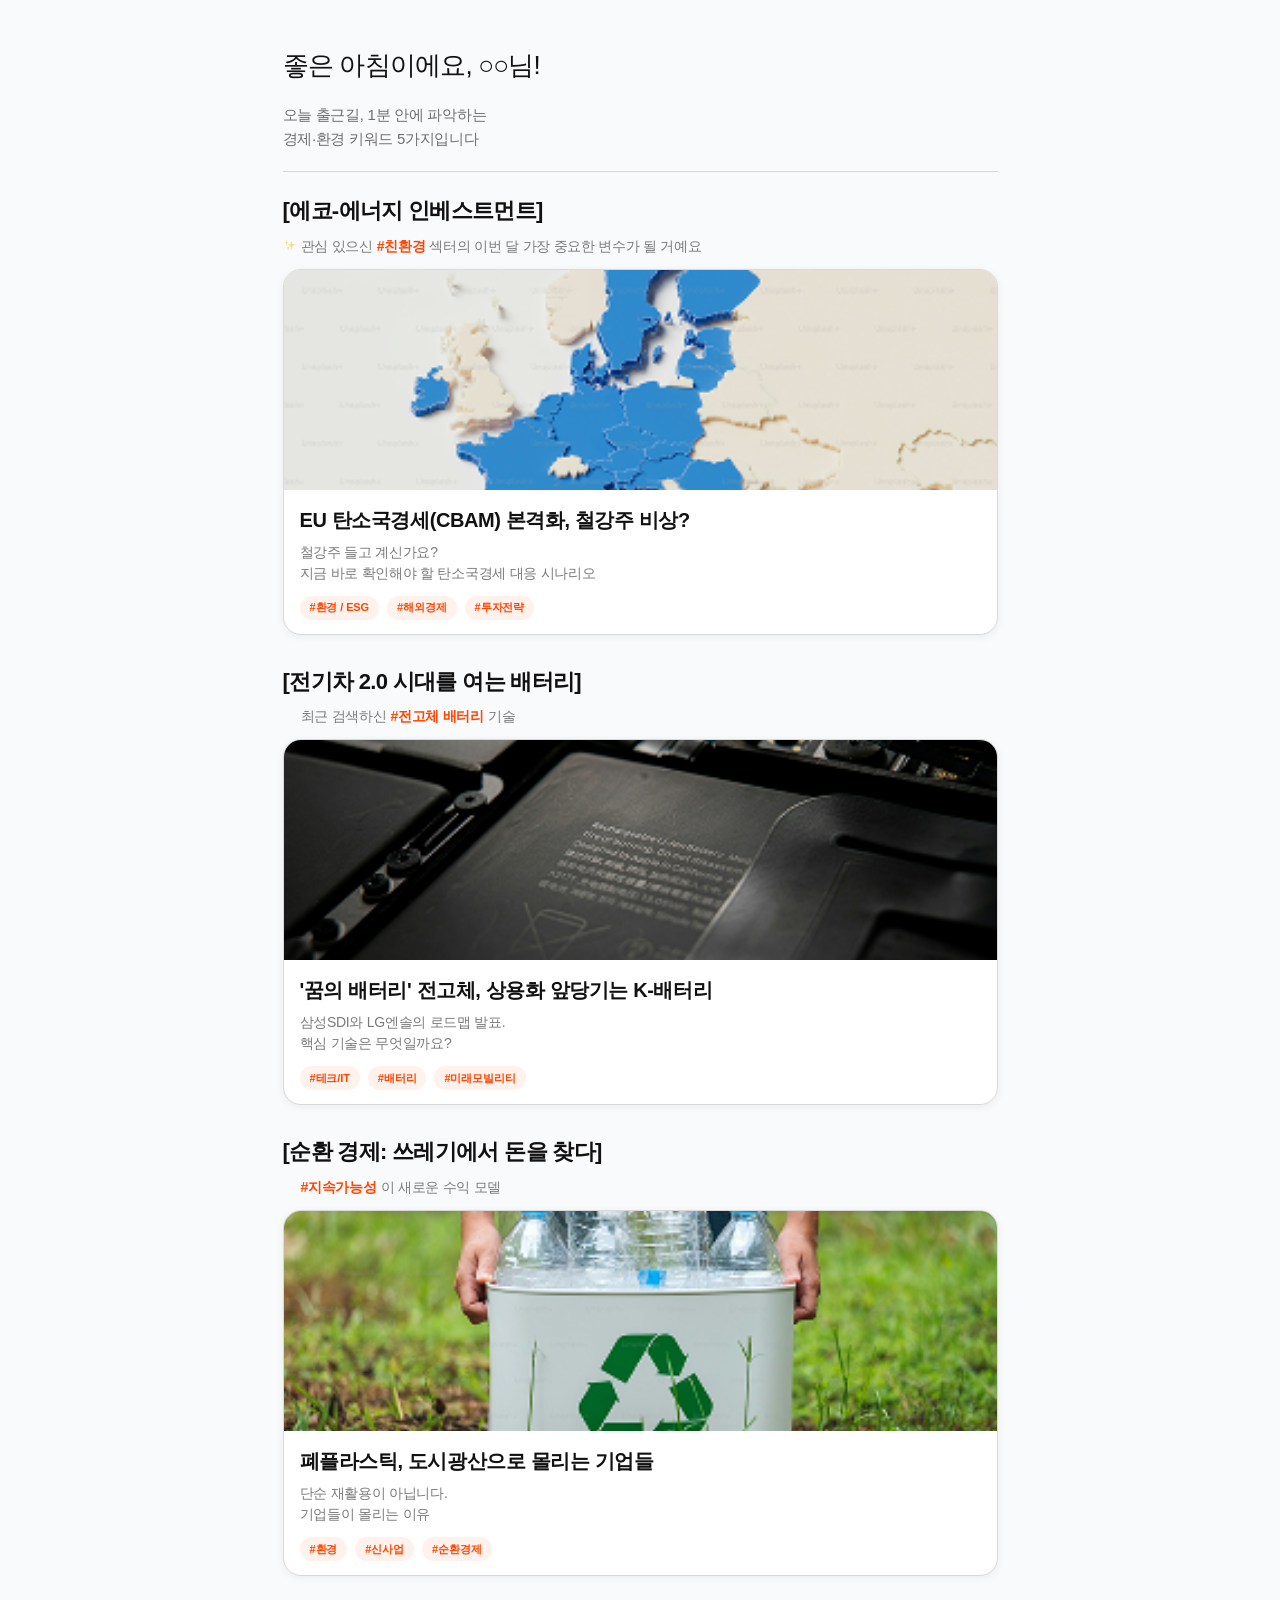
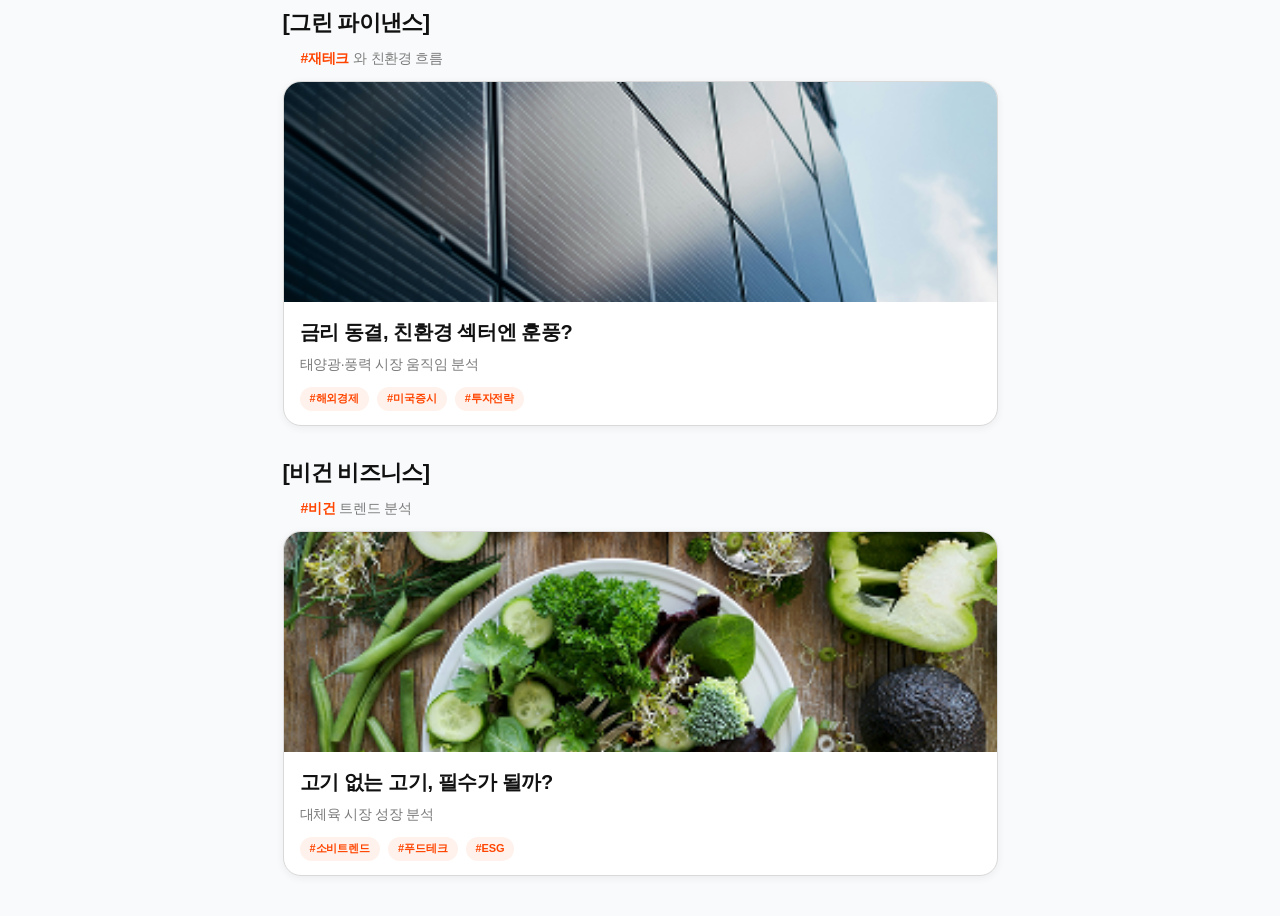
==== home.html @ 920cdedc "docs: home화면" ====
<!doctype html>
<html lang="ko">
  <head>
    <meta charset="UTF-8" />
    <meta name="viewport" content="width=device-width, initial-scale=1.0" />
    <title>홈 | AI 뉴스 서비스 앱</title>
    <link rel="stylesheet" href="assets/css/common.css" />
    <link rel="stylesheet" href="assets/css/home.css" />
  </head>
  <body>
    <div class="layout">
      <div class="container">
        <main class="home-page">
          <section class="home-intro">
            <h1 class="home-title">좋은 아침이에요, ○○님!</h1>
            <p class="home-desc">
              오늘 출근길, 1분 안에 파악하는<br />
              경제·환경 키워드 5가지입니다
            </p>
          </section>

          <section class="news-list">
            <!-- 1 -->
            <article class="news-item">
              <h2 class="news-section-title">[에코-에너지 인베스트먼트]</h2>
              <p class="news-summary">
                <img
                  src="assets/icons/star(sm-m).png"
                  alt=""
                  class="star-icon"
                />
                관심 있으신 <span class="highlight">#친환경</span> 섹터의 이번
                달 가장 중요한 변수가 될 거예요
              </p>

              <a href="detail-1.html" class="news-card">
                <img src="assets/image/card1(sm).png" class="news-image" />
                <div class="news-card-body">
                  <h3 class="news-card-title">
                    EU 탄소국경세(CBAM) 본격화, 철강주 비상?
                  </h3>
                  <p class="news-card-desc">
                    철강주 들고 계신가요?<br />
                    지금 바로 확인해야 할 탄소국경세 대응 시나리오
                  </p>
                  <div class="tag-list">
                    <span class="tag">#환경 / ESG</span>
                    <span class="tag">#해외경제</span>
                    <span class="tag">#투자전략</span>
                  </div>
                </div>
              </a>
            </article>

            <!-- 2 -->
            <article class="news-item">
              <h2 class="news-section-title">
                [전기차 2.0 시대를 여는 배터리]
              </h2>
              <p class="news-summary">
                <img src="assets/image/star(sm-m).png" class="star-icon" />
                최근 검색하신 <span class="highlight">#전고체 배터리</span> 기술
              </p>

              <a href="detail-2.html" class="news-card">
                <img src="assets/image/card2(sm).png" class="news-image" />
                <div class="news-card-body">
                  <h3 class="news-card-title">
                    '꿈의 배터리' 전고체, 상용화 앞당기는 K-배터리
                  </h3>
                  <p class="news-card-desc">
                    삼성SDI와 LG엔솔의 로드맵 발표.<br />
                    핵심 기술은 무엇일까요?
                  </p>
                  <div class="tag-list">
                    <span class="tag">#테크/IT</span>
                    <span class="tag">#배터리</span>
                    <span class="tag">#미래모빌리티</span>
                  </div>
                </div>
              </a>
            </article>

            <!-- 3 -->
            <article class="news-item">
              <h2 class="news-section-title">
                [순환 경제: 쓰레기에서 돈을 찾다]
              </h2>
              <p class="news-summary">
                <img src="assets/image/star(sm-m).png" class="star-icon" />
                <span class="highlight">#지속가능성</span>이 새로운 수익 모델
              </p>

              <a href="detail-3.html" class="news-card">
                <img src="assets/image/card3(sm).png" class="news-image" />
                <div class="news-card-body">
                  <h3 class="news-card-title">
                    폐플라스틱, 도시광산으로 몰리는 기업들
                  </h3>
                  <p class="news-card-desc">
                    단순 재활용이 아닙니다.<br />
                    기업들이 몰리는 이유
                  </p>
                  <div class="tag-list">
                    <span class="tag">#환경</span>
                    <span class="tag">#신사업</span>
                    <span class="tag">#순환경제</span>
                  </div>
                </div>
              </a>
            </article>

            <!-- 4 -->
            <article class="news-item">
              <h2 class="news-section-title">[그린 파이낸스]</h2>
              <p class="news-summary">
                <img src="assets/image/star(sm-m).png" class="star-icon" />
                <span class="highlight">#재테크</span>와 친환경 흐름
              </p>

              <a href="detail-4.html" class="news-card">
                <img src="assets/image/card4(sm).png" class="news-image" />
                <div class="news-card-body">
                  <h3 class="news-card-title">
                    금리 동결, 친환경 섹터엔 훈풍?
                  </h3>
                  <p class="news-card-desc">태양광·풍력 시장 움직임 분석</p>
                  <div class="tag-list">
                    <span class="tag">#해외경제</span>
                    <span class="tag">#미국증시</span>
                    <span class="tag">#투자전략</span>
                  </div>
                </div>
              </a>
            </article>

            <!-- 5 -->
            <article class="news-item">
              <h2 class="news-section-title">[비건 비즈니스]</h2>
              <p class="news-summary">
                <img src="assets/image/star(sm-m).png" class="star-icon" />
                <span class="highlight">#비건</span> 트렌드 분석
              </p>

              <a href="detail-5.html" class="news-card">
                <img src="assets/image/card5(sm).png" class="news-image" />
                <div class="news-card-body">
                  <h3 class="news-card-title">고기 없는 고기, 필수가 될까?</h3>
                  <p class="news-card-desc">대체육 시장 성장 분석</p>
                  <div class="tag-list">
                    <span class="tag">#소비트렌드</span>
                    <span class="tag">#푸드테크</span>
                    <span class="tag">#ESG</span>
                  </div>
                </div>
              </a>
            </article>
          </section>
        </main>
      </div>
    </div>
  </body>
</html>
---- assets/css/common.css ----
@import url("https://cdn.jsdelivr.net/gh/orioncactus/pretendard@v1.3.9/dist/web/static/pretendard.min.css");

:root {
  --color-bg: #f9fafb;
  --color-white: #ffffff;
  --color-black: #111111;
  --color-gray-400: #b3b3b3;
  --color-gray-500: #7f7e7e;
  --color-gray-700: #454545;
  --color-line: #b8b8b8;
  --color-primary: #ff4500;

  --radius-sm: 5px;
  --radius-md: 10px;
  --radius-lg: 20px;

  --font-3xs: 11px;
  --font-2xs: 12px;
  --font-xs: 13px;
  --font-sm: 14px;
  --font-md: 15px;
  --font-lg: 16px;
  --font-xl: 18px;
  --font-2xl: 20px;
  --font-3xl: 24px;
  --font-4xl: 28px;
}

* {
  margin: 0;
  padding: 0;
  box-sizing: border-box;
}

html,
body {
  width: 100%;
  min-width: 320px;
}

body {
  font-family: "Pretendard", sans-serif;
  background: var(--color-bg);
  color: var(--color-black);
}

img {
  display: block;
  width: 100%;
}

a {
  text-decoration: none;
  color: inherit;
}

button,
input {
  font: inherit;
}

.page {
  width: 100%;
  max-width: 767px;
  min-width: 320px;
  min-height: 100vh;
  margin: 0 auto;
  background: var(--color-bg);
}

.inner {
  padding-left: 24px;
  padding-right: 24px;
}

.btn {
  display: flex;
  align-items: center;
  justify-content: center;
  width: 100%;
  height: 43px;
  border: none;
  border-radius: var(--radius-md);
  font-size: var(--font-xs);
  font-weight: 600;
  cursor: pointer;
}

.btn-primary {
  background: var(--color-primary);
  color: var(--color-white);
}

.btn-outline {
  background: transparent;
  color: var(--color-primary);
  border: 1px solid var(--color-primary);
}

@media (max-width: 374px) {
  .inner {
    padding-left: 20px;
    padding-right: 20px;
  }

  :root {
    --font-title: 24px;
    --font-body: 15px;
    --font-button: 15px;
  }

  .btn {
    height: 52px;
  }
}
---- assets/css/home.css ----
.layout {
  width: 100%;
  min-height: 100vh;
  background: var(--color-bg);
}

.container {
  width: 100%;
  max-width: 375px;
  margin: 0 auto;
  padding: 0 20px;
}

.home-page {
  min-height: 100vh;
  padding: 40px 0 36px;
}

.home-intro {
  padding-bottom: 20px;
  border-bottom: 1px solid #d7d7d7;
}

.home-title {
  font-size: 24px;
  font-weight: 500;
  line-height: 1.35;
  color: var(--color-black);
  letter-spacing: -0.03em;
}

.home-desc {
  margin-top: 18px;
  font-size: 17px;
  font-weight: 500;
  line-height: 1.6;
  color: #6f6f6f;
  letter-spacing: -0.02em;
}

.news-list {
  display: flex;
  flex-direction: column;
  gap: 26px;
  padding-top: 20px;
}

.news-item {
  display: flex;
  flex-direction: column;
}

.news-section-title {
  font-size: 20px;
  font-weight: 700;
  line-height: 1.35;
  color: var(--color-black);
  letter-spacing: -0.03em;
}

.news-summary {
  display: flex;
  align-items: flex-start;
  gap: 4px;
  margin-top: 8px;
  font-size: 14px;
  font-weight: 400;
  line-height: 1.5;
  color: #7a7a7a;
  letter-spacing: -0.02em;
}

.star-icon {
  width: 12px;
  height: 12px;
  margin-top: 2px;
  flex-shrink: 0;
}

.highlight {
  color: var(--color-primary);
  font-weight: 700;
}

.news-card {
  margin-top: 10px;
  overflow: hidden;
  border: 1px solid #d9d9d9;
  border-radius: 14px;
  background: var(--color-white);
  box-shadow: 0 2px 8px rgba(0, 0, 0, 0.06);
}

.news-image {
  width: 100%;
  height: 168px;
  object-fit: cover;
}

.news-card-body {
  padding: 14px 12px 12px;
}

.news-card-title {
  font-size: 14px;
  font-weight: 700;
  line-height: 1.4;
  color: var(--color-black);
  letter-spacing: -0.02em;
}

.news-card-desc {
  margin-top: 6px;
  font-size: 12px;
  font-weight: 500;
  line-height: 1.5;
  color: #7a7a7a;
  letter-spacing: -0.02em;
}

.tag-list {
  display: flex;
  flex-wrap: wrap;
  gap: 6px;
  margin-top: 10px;
}

.tag {
  display: inline-flex;
  align-items: center;
  justify-content: center;
  height: 21px;
  padding: 0 8px;
  border-radius: 999px;
  background: #fff1eb;
  font-size: 10px;
  font-weight: 700;
  line-height: 1;
  color: var(--color-primary);
  letter-spacing: -0.01em;
}

/* 376px 이상 */
@media (min-width: 376px) {
  .container {
    max-width: 767px;
    padding: 0 26px;
  }

  .home-page {
    padding: 48px 0 40px;
  }

  .home-title {
    font-size: 26px;
  }

  .home-desc {
    font-size: 15px;
    margin-top: 20px;
  }

  .news-list {
    gap: 32px;
    padding-top: 24px;
  }

  .news-section-title {
    font-size: 22px;
  }

  .news-summary {
    font-size: 14px;
    margin-top: 10px;
  }

  .star-icon {
    width: 14px;
    height: 14px;
  }

  .news-card {
    margin-top: 12px;
    border-radius: 18px;
  }

  .news-image {
    height: 220px;
  }

  .news-card-body {
    padding: 16px 16px 14px;
  }

  .news-card-title {
    font-size: 20px;
  }

  .news-card-desc {
    font-size: 14px;
    margin-top: 8px;
  }

  .tag-list {
    gap: 8px;
    margin-top: 12px;
  }

  .tag {
    height: 24px;
    padding: 0 10px;
    font-size: 11px;
  }
}
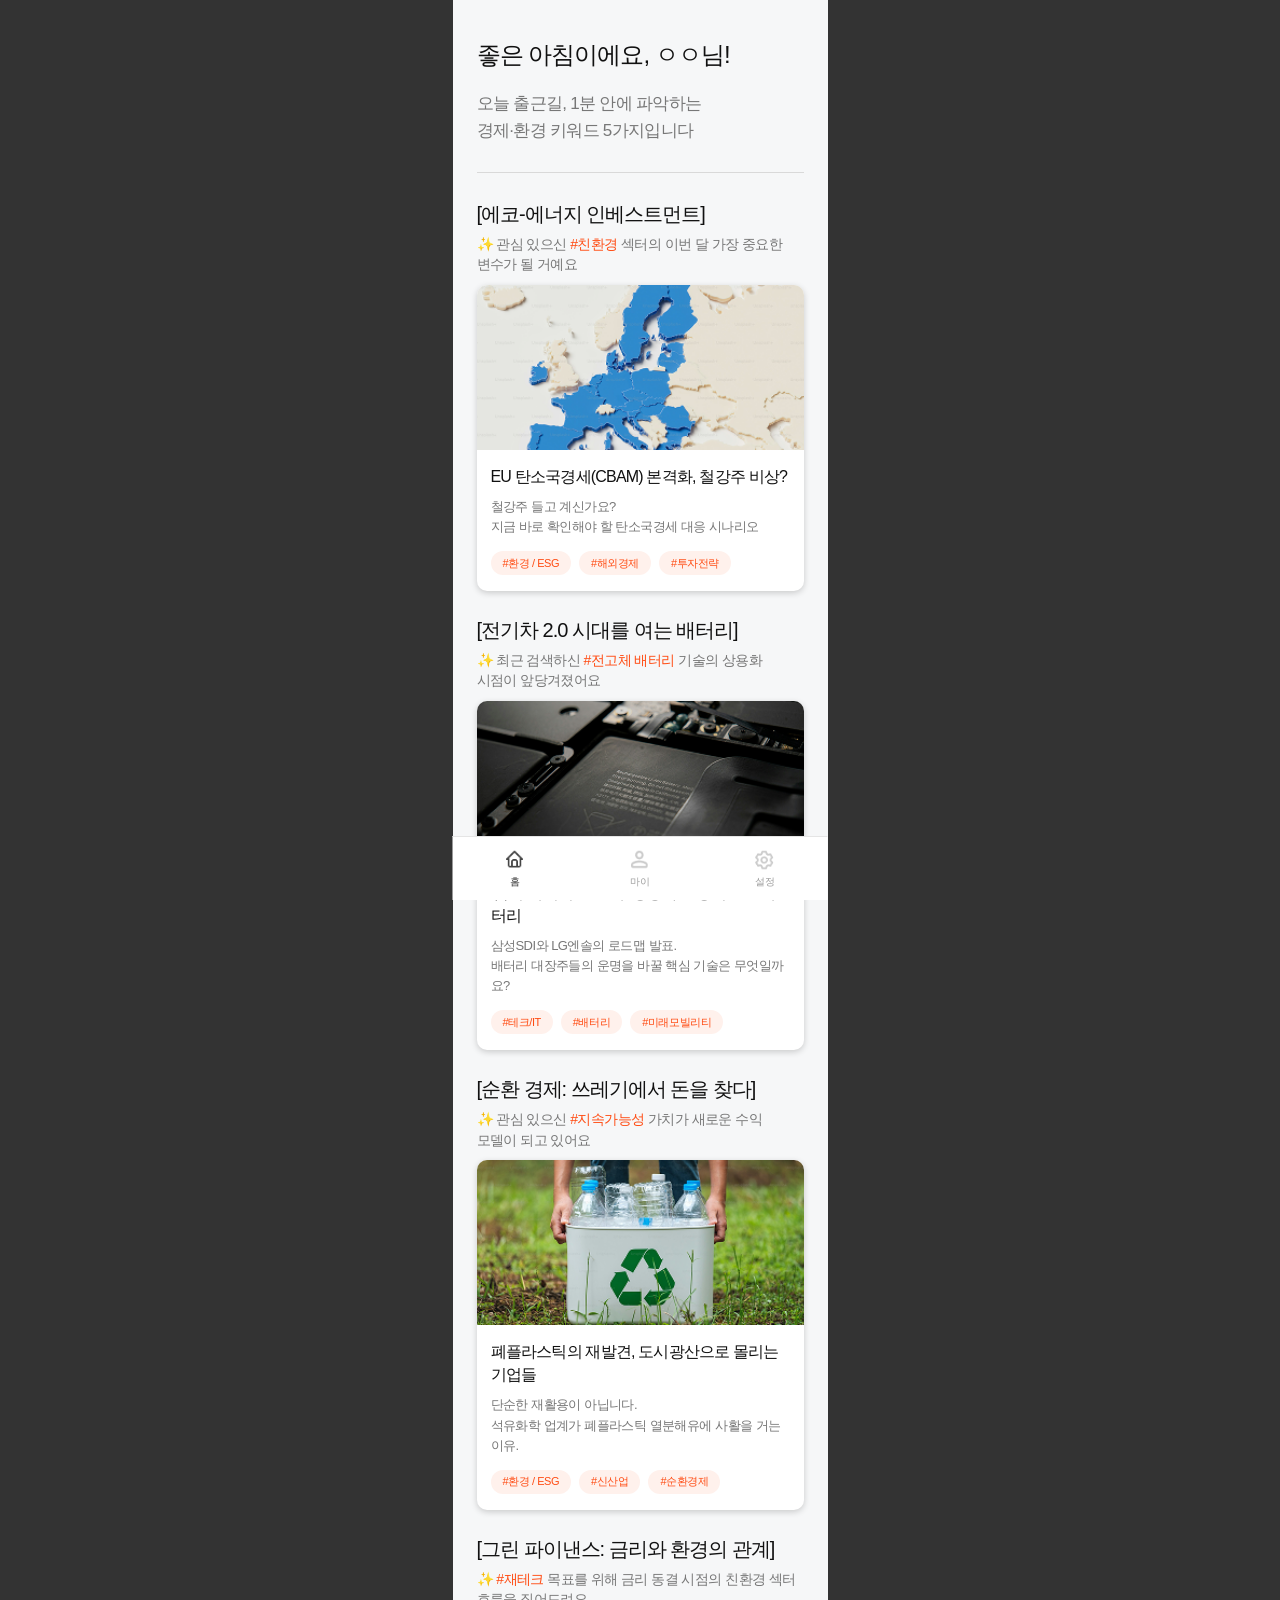
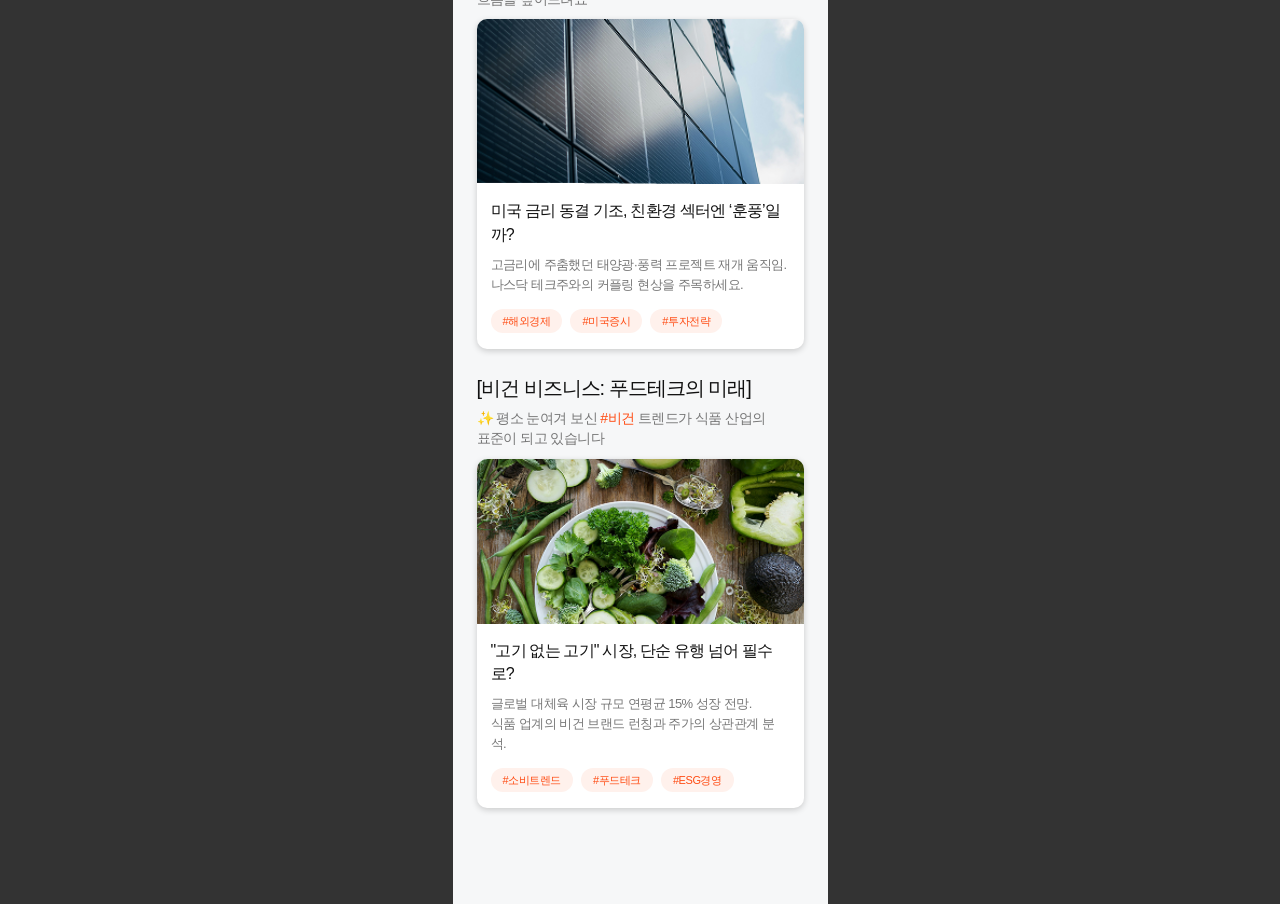
==== commit 12101085: "design: home 수정" ====
--- a/home.html
+++ b/home.html
@@ -4,160 +4,164 @@
     <meta charset="UTF-8" />
     <meta name="viewport" content="width=device-width, initial-scale=1.0" />
     <title>홈 | AI 뉴스 서비스 앱</title>
-    <link rel="stylesheet" href="assets/css/common.css" />
     <link rel="stylesheet" href="assets/css/home.css" />
   </head>
+
   <body>
-    <div class="layout">
-      <div class="container">
-        <main class="home-page">
-          <section class="home-intro">
-            <h1 class="home-title">좋은 아침이에요, ○○님!</h1>
-            <p class="home-desc">
-              오늘 출근길, 1분 안에 파악하는<br />
-              경제·환경 키워드 5가지입니다
+    <div class="app">
+      <main class="home-page">
+        <section class="home-header">
+          <h1>좋은 아침이에요, ㅇㅇ님!</h1>
+          <p>
+            오늘 출근길, 1분 안에 파악하는<br />
+            경제·환경 키워드 5가지입니다
+          </p>
+        </section>
+
+        <section class="news-list">
+          <!-- 1 -->
+          <article class="news-item">
+            <h2>[에코-에너지 인베스트먼트]</h2>
+            <p class="news-summary">
+              ✨ 관심 있으신 <span>#친환경</span> 섹터의 이번 달 가장 중요한
+              변수가 될 거예요
             </p>
-          </section>
 
-          <section class="news-list">
-            <!-- 1 -->
-            <article class="news-item">
-              <h2 class="news-section-title">[에코-에너지 인베스트먼트]</h2>
-              <p class="news-summary">
-                <img
-                  src="assets/icons/star(sm-m).png"
-                  alt=""
-                  class="star-icon"
-                />
-                관심 있으신 <span class="highlight">#친환경</span> 섹터의 이번
-                달 가장 중요한 변수가 될 거예요
-              </p>
+            <a href="detail-1.html" class="news-card">
+              <img src="assets/image/card1(sm).png" alt="" />
+              <div class="card-body">
+                <h3>EU 탄소국경세(CBAM) 본격화, 철강주 비상?</h3>
+                <p>
+                  철강주 들고 계신가요?<br />
+                  지금 바로 확인해야 할 탄소국경세 대응 시나리오
+                </p>
+                <div class="tag-list">
+                  <span>#환경 / ESG</span>
+                  <span>#해외경제</span>
+                  <span>#투자전략</span>
+                </div>
+              </div>
+            </a>
+          </article>
 
-              <a href="detail-1.html" class="news-card">
-                <img src="assets/image/card1(sm).png" class="news-image" />
-                <div class="news-card-body">
-                  <h3 class="news-card-title">
-                    EU 탄소국경세(CBAM) 본격화, 철강주 비상?
-                  </h3>
-                  <p class="news-card-desc">
-                    철강주 들고 계신가요?<br />
-                    지금 바로 확인해야 할 탄소국경세 대응 시나리오
-                  </p>
-                  <div class="tag-list">
-                    <span class="tag">#환경 / ESG</span>
-                    <span class="tag">#해외경제</span>
-                    <span class="tag">#투자전략</span>
-                  </div>
+          <!-- 2 -->
+          <article class="news-item">
+            <h2>[전기차 2.0 시대를 여는 배터리]</h2>
+            <p class="news-summary">
+              ✨ 최근 검색하신 <span>#전고체 배터리</span> 기술의 상용화 시점이
+              앞당겨졌어요
+            </p>
+
+            <a href="#" class="news-card">
+              <img src="assets/image/card2(sm).png" alt="" />
+              <div class="card-body">
+                <h3>‘꿈의 배터리’ 전고체, 상용화 앞당기는 K-배터리</h3>
+                <p>
+                  삼성SDI와 LG엔솔의 로드맵 발표.<br />
+                  배터리 대장주들의 운명을 바꿀 핵심 기술은 무엇일까요?
+                </p>
+                <div class="tag-list">
+                  <span>#테크/IT</span>
+                  <span>#배터리</span>
+                  <span>#미래모빌리티</span>
                 </div>
-              </a>
-            </article>
+              </div>
+            </a>
+          </article>
 
-            <!-- 2 -->
-            <article class="news-item">
-              <h2 class="news-section-title">
-                [전기차 2.0 시대를 여는 배터리]
-              </h2>
-              <p class="news-summary">
-                <img src="assets/image/star(sm-m).png" class="star-icon" />
-                최근 검색하신 <span class="highlight">#전고체 배터리</span> 기술
-              </p>
+          <!-- 3 -->
+          <article class="news-item">
+            <h2>[순환 경제: 쓰레기에서 돈을 찾다]</h2>
+            <p class="news-summary">
+              ✨ 관심 있으신 <span>#지속가능성</span> 가치가 새로운 수익 모델이
+              되고 있어요
+            </p>
 
-              <a href="detail-2.html" class="news-card">
-                <img src="assets/image/card2(sm).png" class="news-image" />
-                <div class="news-card-body">
-                  <h3 class="news-card-title">
-                    '꿈의 배터리' 전고체, 상용화 앞당기는 K-배터리
-                  </h3>
-                  <p class="news-card-desc">
-                    삼성SDI와 LG엔솔의 로드맵 발표.<br />
-                    핵심 기술은 무엇일까요?
-                  </p>
-                  <div class="tag-list">
-                    <span class="tag">#테크/IT</span>
-                    <span class="tag">#배터리</span>
-                    <span class="tag">#미래모빌리티</span>
-                  </div>
+            <a href="#" class="news-card">
+              <img src="assets/image/card3(sm).png" alt="" />
+              <div class="card-body">
+                <h3>폐플라스틱의 재발견, 도시광산으로 몰리는 기업들</h3>
+                <p>
+                  단순한 재활용이 아닙니다.<br />
+                  석유화학 업계가 폐플라스틱 열분해유에 사활을 거는 이유.
+                </p>
+                <div class="tag-list">
+                  <span>#환경 / ESG</span>
+                  <span>#신산업</span>
+                  <span>#순환경제</span>
                 </div>
-              </a>
-            </article>
+              </div>
+            </a>
+          </article>
 
-            <!-- 3 -->
-            <article class="news-item">
-              <h2 class="news-section-title">
-                [순환 경제: 쓰레기에서 돈을 찾다]
-              </h2>
-              <p class="news-summary">
-                <img src="assets/image/star(sm-m).png" class="star-icon" />
-                <span class="highlight">#지속가능성</span>이 새로운 수익 모델
-              </p>
+          <!-- 4 -->
+          <article class="news-item">
+            <h2>[그린 파이낸스: 금리와 환경의 관계]</h2>
+            <p class="news-summary">
+              ✨ <span>#재테크</span> 목표를 위해 금리 동결 시점의 친환경 섹터
+              흐름을 짚어드려요
+            </p>
 
-              <a href="detail-3.html" class="news-card">
-                <img src="assets/image/card3(sm).png" class="news-image" />
-                <div class="news-card-body">
-                  <h3 class="news-card-title">
-                    폐플라스틱, 도시광산으로 몰리는 기업들
-                  </h3>
-                  <p class="news-card-desc">
-                    단순 재활용이 아닙니다.<br />
-                    기업들이 몰리는 이유
-                  </p>
-                  <div class="tag-list">
-                    <span class="tag">#환경</span>
-                    <span class="tag">#신사업</span>
-                    <span class="tag">#순환경제</span>
-                  </div>
+            <a href="#" class="news-card">
+              <img src="assets/image/card4(sm).png" alt="" />
+              <div class="card-body">
+                <h3>미국 금리 동결 기조, 친환경 섹터엔 ‘훈풍’일까?</h3>
+                <p>
+                  고금리에 주춤했던 태양광·풍력 프로젝트 재개 움직임.<br />
+                  나스닥 테크주와의 커플링 현상을 주목하세요.
+                </p>
+                <div class="tag-list">
+                  <span>#해외경제</span>
+                  <span>#미국증시</span>
+                  <span>#투자전략</span>
                 </div>
-              </a>
-            </article>
+              </div>
+            </a>
+          </article>
 
-            <!-- 4 -->
-            <article class="news-item">
-              <h2 class="news-section-title">[그린 파이낸스]</h2>
-              <p class="news-summary">
-                <img src="assets/image/star(sm-m).png" class="star-icon" />
-                <span class="highlight">#재테크</span>와 친환경 흐름
-              </p>
+          <!-- 5 -->
+          <article class="news-item">
+            <h2>[비건 비즈니스: 푸드테크의 미래]</h2>
+            <p class="news-summary">
+              ✨ 평소 눈여겨 보신 <span>#비건</span> 트렌드가 식품 산업의 표준이
+              되고 있습니다
+            </p>
 
-              <a href="detail-4.html" class="news-card">
-                <img src="assets/image/card4(sm).png" class="news-image" />
-                <div class="news-card-body">
-                  <h3 class="news-card-title">
-                    금리 동결, 친환경 섹터엔 훈풍?
-                  </h3>
-                  <p class="news-card-desc">태양광·풍력 시장 움직임 분석</p>
-                  <div class="tag-list">
-                    <span class="tag">#해외경제</span>
-                    <span class="tag">#미국증시</span>
-                    <span class="tag">#투자전략</span>
-                  </div>
+            <a href="#" class="news-card">
+              <img src="assets/image/card5(sm).png" alt="" />
+              <div class="card-body">
+                <h3>"고기 없는 고기" 시장, 단순 유행 넘어 필수로?</h3>
+                <p>
+                  글로벌 대체육 시장 규모 연평균 15% 성장 전망.<br />
+                  식품 업계의 비건 브랜드 런칭과 주가의 상관관계 분석.
+                </p>
+                <div class="tag-list">
+                  <span>#소비트렌드</span>
+                  <span>#푸드테크</span>
+                  <span>#ESG경영</span>
                 </div>
-              </a>
-            </article>
+              </div>
+            </a>
+          </article>
+        </section>
+      </main>
 
-            <!-- 5 -->
-            <article class="news-item">
-              <h2 class="news-section-title">[비건 비즈니스]</h2>
-              <p class="news-summary">
-                <img src="assets/image/star(sm-m).png" class="star-icon" />
-                <span class="highlight">#비건</span> 트렌드 분석
-              </p>
+      <nav class="bottom-nav">
+        <a href="home.html" class="nav-item active">
+          <img src="assets/icons/home.png" alt="" />
+          <span>홈</span>
+        </a>
 
-              <a href="detail-5.html" class="news-card">
-                <img src="assets/image/card5(sm).png" class="news-image" />
-                <div class="news-card-body">
-                  <h3 class="news-card-title">고기 없는 고기, 필수가 될까?</h3>
-                  <p class="news-card-desc">대체육 시장 성장 분석</p>
-                  <div class="tag-list">
-                    <span class="tag">#소비트렌드</span>
-                    <span class="tag">#푸드테크</span>
-                    <span class="tag">#ESG</span>
-                  </div>
-                </div>
-              </a>
-            </article>
-          </section>
-        </main>
-      </div>
+        <a href="mypage.html" class="nav-item">
+          <img src="assets/icons/my(g).png" alt="" />
+          <span>마이</span>
+        </a>
+
+        <a href="#" class="nav-item">
+          <img src="assets/icons/settinf(g).png" alt="" />
+          <span>설정</span>
+        </a>
+      </nav>
     </div>
   </body>
 </html>
--- a/assets/css/home.css
+++ b/assets/css/home.css
@@ -1,214 +1,200 @@
-.layout {
+* {
+  box-sizing: border-box;
+  margin: 0;
+  padding: 0;
+}
+
+body {
+  background: #333;
+  font-family:
+    -apple-system, BlinkMacSystemFont, "Pretendard", "Noto Sans KR", sans-serif;
+  color: #111;
+}
+
+a {
+  color: inherit;
+  text-decoration: none;
+}
+
+img {
+  display: block;
   width: 100%;
-  min-height: 100vh;
-  background: var(--color-bg);
-}
-
-.container {
+}
+
+.app {
+  position: relative;
   width: 100%;
   max-width: 375px;
+  min-height: 100vh;
   margin: 0 auto;
-  padding: 0 20px;
+  background: #f6f7f8;
 }
 
 .home-page {
-  min-height: 100vh;
-  padding: 40px 0 36px;
-}
-
-.home-intro {
-  padding-bottom: 20px;
-  border-bottom: 1px solid #d7d7d7;
-}
-
-.home-title {
+  padding: 38px 24px 96px;
+}
+
+.home-header {
+  padding-bottom: 28px;
+  border-bottom: 1px solid #d9d9d9;
+}
+
+.home-header h1 {
   font-size: 24px;
   font-weight: 500;
-  line-height: 1.35;
-  color: var(--color-black);
-  letter-spacing: -0.03em;
-}
-
-.home-desc {
+  line-height: 1.4;
+  letter-spacing: -0.04em;
+}
+
+.home-header p {
   margin-top: 18px;
   font-size: 17px;
   font-weight: 500;
   line-height: 1.6;
-  color: #6f6f6f;
-  letter-spacing: -0.02em;
+  color: #777;
+  letter-spacing: -0.04em;
 }
 
 .news-list {
   display: flex;
   flex-direction: column;
   gap: 26px;
-  padding-top: 20px;
-}
-
-.news-item {
-  display: flex;
-  flex-direction: column;
-}
-
-.news-section-title {
+  margin-top: 28px;
+}
+
+.news-item h2 {
   font-size: 20px;
-  font-weight: 700;
+  font-weight: 500;
   line-height: 1.35;
-  color: var(--color-black);
-  letter-spacing: -0.03em;
+  letter-spacing: -0.05em;
 }
 
 .news-summary {
-  display: flex;
-  align-items: flex-start;
-  gap: 4px;
-  margin-top: 8px;
+  margin-top: 6px;
   font-size: 14px;
   font-weight: 400;
-  line-height: 1.5;
-  color: #7a7a7a;
-  letter-spacing: -0.02em;
-}
-
-.star-icon {
-  width: 12px;
-  height: 12px;
-  margin-top: 2px;
-  flex-shrink: 0;
-}
-
-.highlight {
-  color: var(--color-primary);
-  font-weight: 700;
+  line-height: 1.45;
+  color: #777;
+  letter-spacing: -0.04em;
+  word-break: keep-all;
+}
+
+.news-summary span {
+  color: #ff4b12;
+  font-weight: 500;
+  white-space: nowrap;
 }
 
 .news-card {
+  display: block;
+  overflow: hidden;
   margin-top: 10px;
-  overflow: hidden;
-  border: 1px solid #d9d9d9;
-  border-radius: 14px;
-  background: var(--color-white);
-  box-shadow: 0 2px 8px rgba(0, 0, 0, 0.06);
-}
-
-.news-image {
-  width: 100%;
-  height: 168px;
+  border-radius: 10px;
+  background: #fff;
+  box-shadow: 0 2px 6px rgba(0, 0, 0, 0.18);
+}
+
+.news-card > img {
+  height: 165px;
   object-fit: cover;
 }
 
-.news-card-body {
-  padding: 14px 12px 12px;
-}
-
-.news-card-title {
-  font-size: 14px;
-  font-weight: 700;
-  line-height: 1.4;
-  color: var(--color-black);
-  letter-spacing: -0.02em;
-}
-
-.news-card-desc {
-  margin-top: 6px;
-  font-size: 12px;
-  font-weight: 500;
-  line-height: 1.5;
-  color: #7a7a7a;
-  letter-spacing: -0.02em;
+.card-body {
+  padding: 15px 14px 16px;
+}
+
+.card-body h3 {
+  font-size: 16px;
+  font-weight: 500;
+  line-height: 1.45;
+  letter-spacing: -0.05em;
+}
+
+.card-body p {
+  margin-top: 9px;
+  font-size: 13px;
+  font-weight: 500;
+  line-height: 1.55;
+  color: #777;
+  letter-spacing: -0.04em;
 }
 
 .tag-list {
   display: flex;
   flex-wrap: wrap;
-  gap: 6px;
-  margin-top: 10px;
-}
-
-.tag {
+  gap: 8px;
+  margin-top: 14px;
+}
+
+.tag-list span {
   display: inline-flex;
   align-items: center;
   justify-content: center;
-  height: 21px;
-  padding: 0 8px;
+  min-height: 24px;
+  padding: 0 12px;
   border-radius: 999px;
-  background: #fff1eb;
+  background: #fff1ec;
+  color: #ff4b12;
+  font-size: 11px;
+  font-weight: 500;
+  letter-spacing: -0.04em;
+}
+
+.bottom-nav {
+  position: fixed;
+  left: 50%;
+  bottom: 0;
+  z-index: 100;
+  transform: translateX(-50%);
+  width: 100%;
+  max-width: 375px;
+  height: 64px;
+  display: flex;
+  justify-content: space-around;
+  align-items: center;
+  background: #fff;
+  border-top: 1px solid #e5e5e5;
+}
+
+.nav-item {
+  display: flex;
+  flex-direction: column;
+  align-items: center;
+  gap: 4px;
+  width: 33.333%;
   font-size: 10px;
-  font-weight: 700;
-  line-height: 1;
-  color: var(--color-primary);
-  letter-spacing: -0.01em;
-}
-
-/* 376px 이상 */
-@media (min-width: 376px) {
-  .container {
-    max-width: 767px;
-    padding: 0 26px;
+  font-weight: 500;
+  color: #9b9b9b;
+}
+
+.nav-item img {
+  width: 22px;
+  height: 22px;
+  object-fit: contain;
+  opacity: 0.55;
+}
+
+.nav-item.active {
+  color: #333;
+}
+
+.nav-item.active img {
+  opacity: 1;
+}
+
+@media (min-width: 768px) {
+  .page {
+    border-radius: 0;
   }
-
-  .home-page {
-    padding: 48px 0 40px;
+}
+
+@media (max-width: 374px) {
+  .onboarding-content {
+    padding-top: 44px;
+    padding-bottom: 24px;
   }
 
-  .home-title {
-    font-size: 26px;
+  .onboarding-button-group {
+    gap: 14px;
   }
-
-  .home-desc {
-    font-size: 15px;
-    margin-top: 20px;
-  }
-
-  .news-list {
-    gap: 32px;
-    padding-top: 24px;
-  }
-
-  .news-section-title {
-    font-size: 22px;
-  }
-
-  .news-summary {
-    font-size: 14px;
-    margin-top: 10px;
-  }
-
-  .star-icon {
-    width: 14px;
-    height: 14px;
-  }
-
-  .news-card {
-    margin-top: 12px;
-    border-radius: 18px;
-  }
-
-  .news-image {
-    height: 220px;
-  }
-
-  .news-card-body {
-    padding: 16px 16px 14px;
-  }
-
-  .news-card-title {
-    font-size: 20px;
-  }
-
-  .news-card-desc {
-    font-size: 14px;
-    margin-top: 8px;
-  }
-
-  .tag-list {
-    gap: 8px;
-    margin-top: 12px;
-  }
-
-  .tag {
-    height: 24px;
-    padding: 0 10px;
-    font-size: 11px;
-  }
-}
+}
